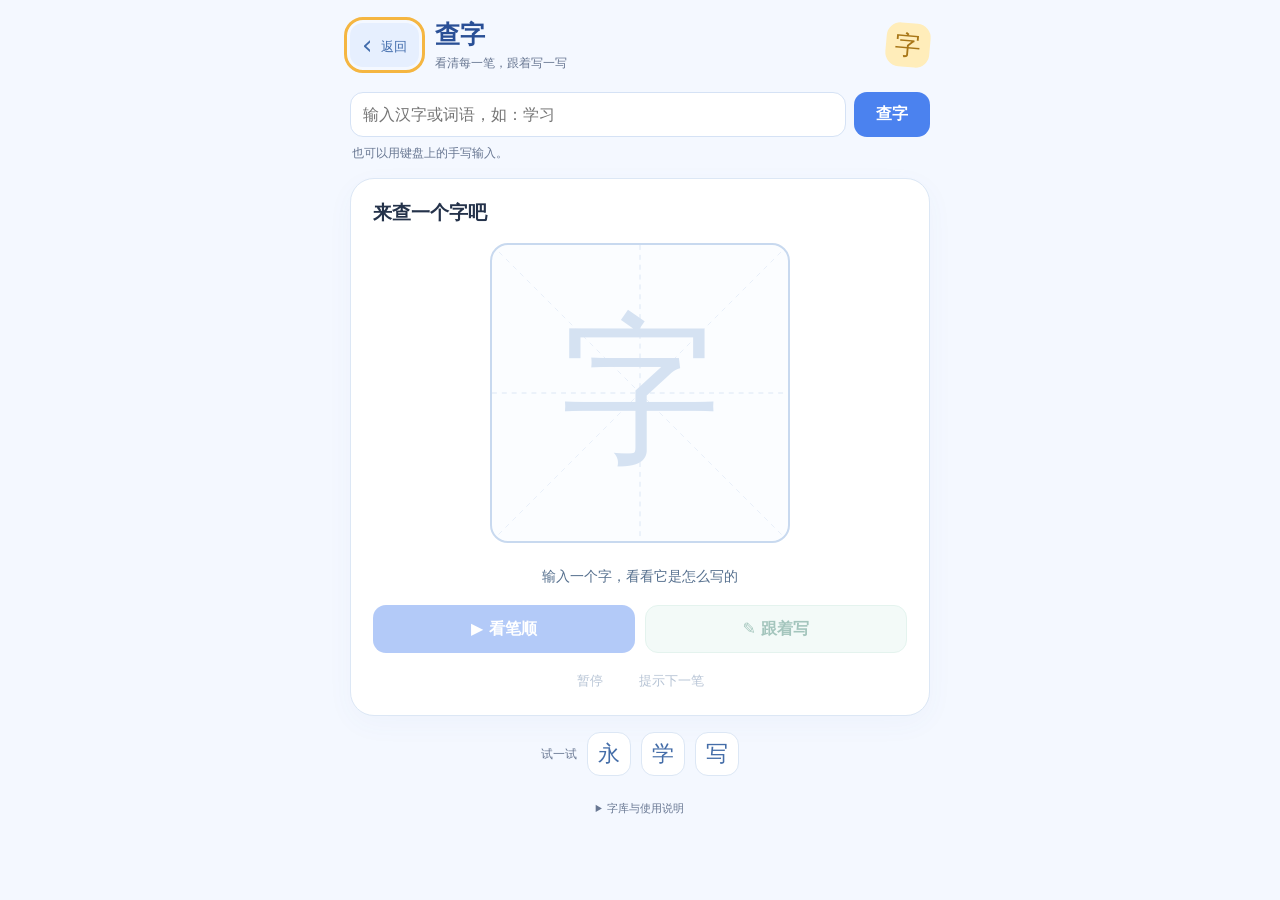
==== web/hanzi/index.html @ 5666eb57 "feat: add offline character lookup and improve homework workflow Add offline Hanzi lookup, stroke an" ====
<!doctype html>
<html lang="zh-CN">
<head>
  <meta charset="utf-8">
  <meta name="viewport" content="width=device-width, initial-scale=1, viewport-fit=cover">
  <meta name="color-scheme" content="light">
  <title>查字 · 作业小计划</title>
  <link rel="stylesheet" href="lookup.css">
</head>
<body>
  <main class="lookup-shell">
    <header class="lookup-header">
      <button id="lookupBack" class="back-button" type="button" aria-label="返回作业">‹ <span>返回</span></button>
      <div><h1>查字</h1><p>看清每一笔，跟着写一写</p></div>
      <span class="header-mark" aria-hidden="true">字</span>
    </header>
    <p id="lookupTimerNote" class="timer-note" hidden>专注计时继续中，查完就回去写作业</p>
    <form id="lookupForm" class="lookup-search">
      <label class="sr-only" for="lookupInput">要查的汉字或词语</label>
      <input id="lookupInput" type="text" maxlength="48" placeholder="输入汉字或词语，如：学习" autocomplete="off" enterkeyhint="search" aria-describedby="lookupSearchHint">
      <button class="primary" type="submit">查字</button>
    </form>
    <p id="lookupSearchHint" class="search-hint">也可以用键盘上的手写输入。</p>
    <div id="lookupCharacters" class="character-choices" role="group" aria-label="选择要看的字" hidden></div>
    <section class="writing-card" aria-label="汉字笔顺和跟写">
      <div class="character-heading"><h2 id="lookupCharacter">来查一个字吧</h2><span id="lookupStrokeCount"></span></div>
      <div id="lookupBoard" class="writing-board">
        <svg class="grid-lines" viewBox="0 0 300 300" aria-hidden="true"><path d="M150 0V300M0 150H300"/><path class="diagonal" d="M0 0L300 300M300 0L0 300"/></svg>
        <div id="lookupCanvas" role="img" aria-label="汉字书写区域"></div>
        <span id="lookupPlaceholder" class="board-placeholder" aria-hidden="true">字</span>
      </div>
      <p id="lookupStatus" class="lookup-status" role="status" aria-live="polite">输入一个字，看看它是怎么写的</p>
      <progress id="lookupPracticeProgress" value="0" max="1" aria-label="跟写进度" hidden></progress>
      <div class="writing-actions">
        <button id="lookupAnimate" class="primary" type="button" disabled>▶ 看笔顺</button>
        <button id="lookupPractice" class="secondary" type="button" disabled>✎ 跟着写</button>
      </div>
      <div class="writing-secondary">
        <button id="lookupPause" type="button" disabled>暂停</button>
        <button id="lookupHint" type="button" disabled>提示下一笔</button>
      </div>
    </section>
    <div id="lookupExamples" class="example-characters" aria-label="试着查一个字"><span>试一试</span><button type="button" data-character="永">永</button><button type="button" data-character="学">学</button><button type="button" data-character="写">写</button></div>
    <details class="lookup-credits">
      <summary>字库与使用说明</summary>
      <p id="lookupCoverage"></p>
      <p>笔顺演示与跟写由 Hanzi Writer 提供。笔画资料来自 Make Me a Hanzi / hanzi-writer-data。</p>
      <p>字库版权 © 1999 Arphic Technology Co., Ltd.，按 ARPHIC PUBLIC LICENSE 提供，不附带保证；可按许可复制、修改和分发。</p>
      <button id="lookupLicenseButton" type="button" aria-expanded="false" aria-controls="lookupLicenses">查看许可说明</button>
      <div id="lookupLicenses" hidden><iframe title="字库许可" data-src="licenses/ARPHICPL.TXT"></iframe><iframe title="笔顺组件许可" data-src="licenses/HANZI-WRITER-LICENSE.txt"></iframe></div>
    </details>
  </main>
  <script src="vendor/hanzi-writer.min.js"></script>
  <script src="catalog.js"></script>
  <script src="lookup.js"></script>
</body>
</html>
---- web/hanzi/lookup.css ----
:root { color-scheme: light; font-family: "Microsoft YaHei UI", "PingFang SC", "Microsoft YaHei", system-ui, sans-serif; color: #24324a; background: #f4f8ff; }
* { box-sizing: border-box; }
[hidden] { display: none !important; }
body { margin: 0; }
button, input { font: inherit; }
button { min-height: 44px; border: 0; border-radius: 13px; cursor: pointer; -webkit-tap-highlight-color: transparent; }
button:disabled { opacity: .42; cursor: default; }
button:focus-visible, input:focus-visible, summary:focus-visible { outline: 3px solid #f5b641; outline-offset: 3px; }
.lookup-shell { width: min(620px, 100%); margin: 0 auto; padding: max(18px, env(safe-area-inset-top)) 20px max(24px, env(safe-area-inset-bottom)); }
.lookup-header { display: flex; align-items: center; gap: 16px; margin-bottom: 20px; }
.lookup-header h1 { margin: 0 0 4px; font-size: 25px; color: #294f96; }
.lookup-header p { margin: 0; color: #687792; font-size: 12px; }
.back-button { flex-shrink: 0; background: #e6effe; padding: 0 12px; color: #416cac; font-size: 26px; }
.back-button span { font-size: 13px; vertical-align: middle; }
.header-mark { display: grid; place-items: center; flex-shrink: 0; width: 44px; height: 44px; margin-left: auto; border-radius: 14px; color: #a87617; background: #ffedba; font-size: 26px; transform: rotate(5deg); }
.timer-note { padding: 10px 14px; border-radius: 12px; color: #846427; background: #fff1d5; font-size: 12px; }
.lookup-search { display: flex; gap: 8px; }
.lookup-search input { width: 0; min-width: 0; flex: 1; padding: 12px; border: 1px solid #d5e2f5; border-radius: 13px; background: #fff; font-size: 16px; color: #24324a; }
.lookup-search button { padding: 10px 22px; font-weight: 750; }
.primary { color: #fff; background: #4b82ef; }
.secondary { color: #287763; background: #e3f5ef; border: 1px solid #bfe4d8; }
.search-hint { color: #687792; font-size: 12px; margin: 8px 2px 16px; }
.character-choices { display: flex; gap: 8px; flex-wrap: wrap; margin-bottom: 14px; }
.character-choices button { width: 44px; font-size: 23px; color: #416cac; background: white; border: 1px solid #d5e2f5; }
.character-choices button[aria-pressed="true"] { color: white; background: #4b82ef; border-color: #4b82ef; }
.writing-card { padding: 18px 22px 12px; background: #fff; border: 1px solid #dce7f5; border-radius: 24px; box-shadow: 0 8px 28px #446ca60a; }
.character-heading { display: flex; align-items: center; justify-content: space-between; min-height: 32px; margin-bottom: 14px; }
.character-heading h2 { margin: 0; font-size: 19px; }
.character-heading span { color: #687792; font-size: 13px; }
.writing-board { width: min(100%, 300px); aspect-ratio: 1; position: relative; margin: 0 auto; border: 2px solid #c8d9ef; border-radius: 18px; background: #fbfdff; overflow: hidden; }
.grid-lines { position: absolute; inset: 0; width: 100%; height: 100%; pointer-events: none; }
.grid-lines path { fill: none; stroke: #dce7f5; stroke-width: 1; stroke-dasharray: 5 5; }
.grid-lines .diagonal { stroke: #e8eff9; }
#lookupCanvas { position: absolute; inset: 0; touch-action: none; user-select: none; }
#lookupCanvas svg { display: block; }
.board-placeholder { position: absolute; inset: 0; display: grid; place-items: center; font-size: 160px; color: #d5e2f2; pointer-events: none; font-family: KaiTi, STKaiti, serif; }
.lookup-status { min-height: 42px; display: flex; justify-content: center; align-items: center; margin: 12px 0 8px; line-height: 1.6; text-align: center; color: #56708e; font-size: 14px; }
.lookup-status[data-error="true"] { color: #b74654; }
#lookupPracticeProgress { display: block; width: 100%; height: 7px; margin-bottom: 14px; border: 0; border-radius: 99px; overflow: hidden; accent-color: #57bba0; }
#lookupPracticeProgress::-webkit-progress-bar { background: #e6f2ee; }
#lookupPracticeProgress::-webkit-progress-value { background: #57bba0; }
.writing-actions { display: grid; grid-template-columns: 1fr 1fr; gap: 10px; }
.writing-actions button { font-weight: 750; min-height: 48px; }
.writing-actions button[aria-pressed="true"] { box-shadow: 0 0 0 3px #e0eaff; }
.writing-secondary { display: flex; justify-content: center; gap: 12px; margin-top: 6px; }
.writing-secondary button { color: #54739c; background: transparent; font-size: 13px; padding: 0 12px; }
.example-characters { display: flex; justify-content: center; align-items: center; gap: 10px; margin: 16px 0; color: #687792; font-size: 12px; }
.example-characters button { min-width: 44px; background: #fff; color: #446da8; border: 1px solid #dce7f5; font-size: 22px; }
.lookup-credits { font-size: 11px; color: #687792; line-height: 1.7; }
.lookup-credits summary { cursor: pointer; text-align: center; padding: 8px; }
.lookup-credits button { background: #eaf2ff; color: #446da8; padding: 0 12px; }
#lookupLicenses iframe { width: 100%; height: 180px; margin-top: 12px; border: 1px solid #dce7f5; background: white; }
.sr-only { position: absolute; width: 1px; height: 1px; padding: 0; margin: -1px; overflow: hidden; clip: rect(0,0,0,0); white-space: nowrap; border: 0; }
@media(max-width: 360px) { .lookup-shell { padding-left: 12px; padding-right: 12px; } .lookup-header { gap: 10px; } .header-mark { display: none; } .writing-card { padding: 14px 16px 8px; } .lookup-search button { padding: 10px 16px; } }
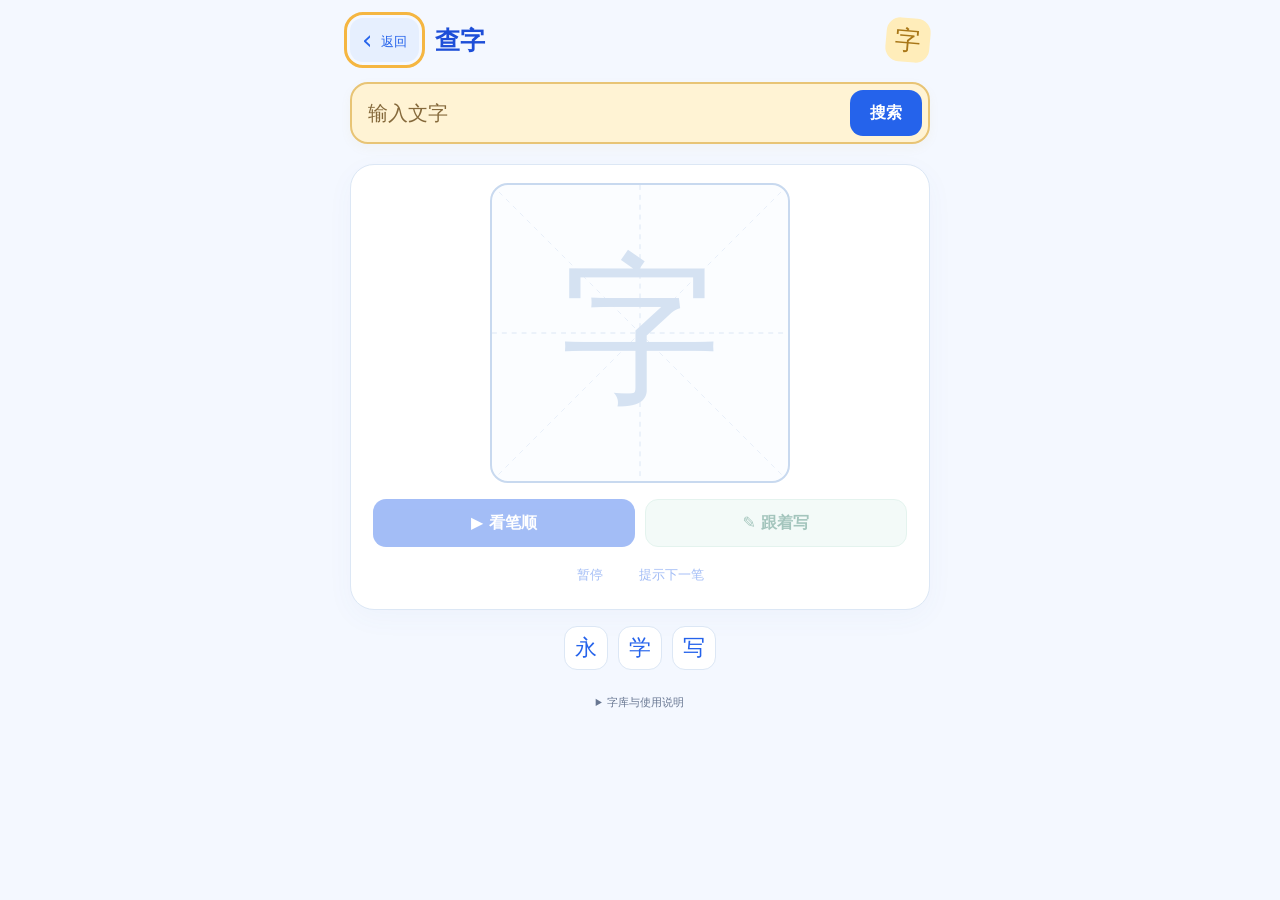
==== commit 4569f381: "feat: unify daily planning and refresh the home experience" ====
--- a/web/hanzi/index.html
+++ b/web/hanzi/index.html
@@ -11,25 +11,23 @@
   <main class="lookup-shell">
     <header class="lookup-header">
       <button id="lookupBack" class="back-button" type="button" aria-label="返回作业">‹ <span>返回</span></button>
-      <div><h1>查字</h1><p>看清每一笔，跟着写一写</p></div>
+      <h1>查字</h1>
       <span class="header-mark" aria-hidden="true">字</span>
     </header>
-    <p id="lookupTimerNote" class="timer-note" hidden>专注计时继续中，查完就回去写作业</p>
-    <form id="lookupForm" class="lookup-search">
+    <form id="lookupForm" class="lookup-search" role="search" aria-label="查字">
       <label class="sr-only" for="lookupInput">要查的汉字或词语</label>
-      <input id="lookupInput" type="text" maxlength="48" placeholder="输入汉字或词语，如：学习" autocomplete="off" enterkeyhint="search" aria-describedby="lookupSearchHint">
-      <button class="primary" type="submit">查字</button>
+      <input id="lookupInput" type="text" maxlength="48" placeholder="输入文字" autocomplete="off" enterkeyhint="search">
+      <button class="primary" type="submit">搜索</button>
     </form>
-    <p id="lookupSearchHint" class="search-hint">也可以用键盘上的手写输入。</p>
     <div id="lookupCharacters" class="character-choices" role="group" aria-label="选择要看的字" hidden></div>
     <section class="writing-card" aria-label="汉字笔顺和跟写">
-      <div class="character-heading"><h2 id="lookupCharacter">来查一个字吧</h2><span id="lookupStrokeCount"></span></div>
+      <div class="character-heading" hidden><h2 id="lookupCharacter"></h2><span id="lookupStrokeCount"></span></div>
       <div id="lookupBoard" class="writing-board">
         <svg class="grid-lines" viewBox="0 0 300 300" aria-hidden="true"><path d="M150 0V300M0 150H300"/><path class="diagonal" d="M0 0L300 300M300 0L0 300"/></svg>
         <div id="lookupCanvas" role="img" aria-label="汉字书写区域"></div>
         <span id="lookupPlaceholder" class="board-placeholder" aria-hidden="true">字</span>
       </div>
-      <p id="lookupStatus" class="lookup-status" role="status" aria-live="polite">输入一个字，看看它是怎么写的</p>
+      <p id="lookupStatus" class="lookup-status" role="status" aria-live="polite"></p>
       <progress id="lookupPracticeProgress" value="0" max="1" aria-label="跟写进度" hidden></progress>
       <div class="writing-actions">
         <button id="lookupAnimate" class="primary" type="button" disabled>▶ 看笔顺</button>
@@ -40,7 +38,7 @@
         <button id="lookupHint" type="button" disabled>提示下一笔</button>
       </div>
     </section>
-    <div id="lookupExamples" class="example-characters" aria-label="试着查一个字"><span>试一试</span><button type="button" data-character="永">永</button><button type="button" data-character="学">学</button><button type="button" data-character="写">写</button></div>
+    <div id="lookupExamples" class="example-characters" aria-label="常用字"><button type="button" data-character="永">永</button><button type="button" data-character="学">学</button><button type="button" data-character="写">写</button></div>
     <details class="lookup-credits">
       <summary>字库与使用说明</summary>
       <p id="lookupCoverage"></p>
--- a/web/hanzi/lookup.css
+++ b/web/hanzi/lookup.css
@@ -1,4 +1,4 @@
-:root { color-scheme: light; font-family: "Microsoft YaHei UI", "PingFang SC", "Microsoft YaHei", system-ui, sans-serif; color: #24324a; background: #f4f8ff; }
+:root { --blue: #2563eb; --blue-dark: #1d4ed8; color-scheme: light; font-family: "Microsoft YaHei UI", "PingFang SC", "Microsoft YaHei", system-ui, sans-serif; color: #24324a; background: #f4f8ff; }
 * { box-sizing: border-box; }
 [hidden] { display: none !important; }
 body { margin: 0; }
@@ -8,21 +8,21 @@
 button:focus-visible, input:focus-visible, summary:focus-visible { outline: 3px solid #f5b641; outline-offset: 3px; }
 .lookup-shell { width: min(620px, 100%); margin: 0 auto; padding: max(18px, env(safe-area-inset-top)) 20px max(24px, env(safe-area-inset-bottom)); }
 .lookup-header { display: flex; align-items: center; gap: 16px; margin-bottom: 20px; }
-.lookup-header h1 { margin: 0 0 4px; font-size: 25px; color: #294f96; }
-.lookup-header p { margin: 0; color: #687792; font-size: 12px; }
-.back-button { flex-shrink: 0; background: #e6effe; padding: 0 12px; color: #416cac; font-size: 26px; }
+.lookup-header h1 { margin: 0; font-size: 25px; color: var(--blue-dark); }
+.back-button { flex-shrink: 0; background: #e6effe; padding: 0 12px; color: var(--blue); font-size: 26px; }
 .back-button span { font-size: 13px; vertical-align: middle; }
 .header-mark { display: grid; place-items: center; flex-shrink: 0; width: 44px; height: 44px; margin-left: auto; border-radius: 14px; color: #a87617; background: #ffedba; font-size: 26px; transform: rotate(5deg); }
-.timer-note { padding: 10px 14px; border-radius: 12px; color: #846427; background: #fff1d5; font-size: 12px; }
-.lookup-search { display: flex; gap: 8px; }
-.lookup-search input { width: 0; min-width: 0; flex: 1; padding: 12px; border: 1px solid #d5e2f5; border-radius: 13px; background: #fff; font-size: 16px; color: #24324a; }
-.lookup-search button { padding: 10px 22px; font-weight: 750; }
-.primary { color: #fff; background: #4b82ef; }
+.lookup-search { display: flex; align-items: center; gap: 6px; min-height: 62px; margin-bottom: 20px; padding: 6px; border: 2px solid #e8c475; border-radius: 18px; background: #fff3d4; box-shadow: 0 4px 12px #b782200d; }
+.lookup-search:focus-within { border-color: #c88a24; box-shadow: 0 0 0 3px #d49a2d20; }
+.lookup-search input { width: 0; min-width: 0; min-height: 46px; flex: 1; padding: 8px 10px; border: 0; border-radius: 10px; outline: none; background: transparent; font-size: 20px; color: #24324a; }
+.lookup-search input:focus-visible { outline: none; }
+.lookup-search input::placeholder { color: #85693b; opacity: 1; }
+.lookup-search button { flex: 0 0 auto; min-height: 46px; padding: 10px 20px; font-weight: 750; }
+.primary { color: #fff; background: var(--blue); }
 .secondary { color: #287763; background: #e3f5ef; border: 1px solid #bfe4d8; }
-.search-hint { color: #687792; font-size: 12px; margin: 8px 2px 16px; }
 .character-choices { display: flex; gap: 8px; flex-wrap: wrap; margin-bottom: 14px; }
-.character-choices button { width: 44px; font-size: 23px; color: #416cac; background: white; border: 1px solid #d5e2f5; }
-.character-choices button[aria-pressed="true"] { color: white; background: #4b82ef; border-color: #4b82ef; }
+.character-choices button { width: 44px; font-size: 23px; color: var(--blue); background: white; border: 1px solid #d5e2f5; }
+.character-choices button[aria-pressed="true"] { color: white; background: var(--blue); border-color: var(--blue); }
 .writing-card { padding: 18px 22px 12px; background: #fff; border: 1px solid #dce7f5; border-radius: 24px; box-shadow: 0 8px 28px #446ca60a; }
 .character-heading { display: flex; align-items: center; justify-content: space-between; min-height: 32px; margin-bottom: 14px; }
 .character-heading h2 { margin: 0; font-size: 19px; }
@@ -34,21 +34,22 @@
 #lookupCanvas { position: absolute; inset: 0; touch-action: none; user-select: none; }
 #lookupCanvas svg { display: block; }
 .board-placeholder { position: absolute; inset: 0; display: grid; place-items: center; font-size: 160px; color: #d5e2f2; pointer-events: none; font-family: KaiTi, STKaiti, serif; }
-.lookup-status { min-height: 42px; display: flex; justify-content: center; align-items: center; margin: 12px 0 8px; line-height: 1.6; text-align: center; color: #56708e; font-size: 14px; }
+.lookup-status { min-height: 24px; display: flex; justify-content: center; align-items: center; margin: 12px 0 8px; line-height: 1.6; text-align: center; color: #56708e; font-size: 14px; }
+.lookup-status:empty { display: none; }
 .lookup-status[data-error="true"] { color: #b74654; }
 #lookupPracticeProgress { display: block; width: 100%; height: 7px; margin-bottom: 14px; border: 0; border-radius: 99px; overflow: hidden; accent-color: #57bba0; }
 #lookupPracticeProgress::-webkit-progress-bar { background: #e6f2ee; }
 #lookupPracticeProgress::-webkit-progress-value { background: #57bba0; }
-.writing-actions { display: grid; grid-template-columns: 1fr 1fr; gap: 10px; }
+.writing-actions { display: grid; grid-template-columns: 1fr 1fr; gap: 10px; margin-top: 16px; }
 .writing-actions button { font-weight: 750; min-height: 48px; }
 .writing-actions button[aria-pressed="true"] { box-shadow: 0 0 0 3px #e0eaff; }
 .writing-secondary { display: flex; justify-content: center; gap: 12px; margin-top: 6px; }
-.writing-secondary button { color: #54739c; background: transparent; font-size: 13px; padding: 0 12px; }
+.writing-secondary button { color: var(--blue); background: transparent; font-size: 13px; padding: 0 12px; }
 .example-characters { display: flex; justify-content: center; align-items: center; gap: 10px; margin: 16px 0; color: #687792; font-size: 12px; }
-.example-characters button { min-width: 44px; background: #fff; color: #446da8; border: 1px solid #dce7f5; font-size: 22px; }
+.example-characters button { min-width: 44px; background: #fff; color: var(--blue); border: 1px solid #dce7f5; font-size: 22px; }
 .lookup-credits { font-size: 11px; color: #687792; line-height: 1.7; }
 .lookup-credits summary { cursor: pointer; text-align: center; padding: 8px; }
-.lookup-credits button { background: #eaf2ff; color: #446da8; padding: 0 12px; }
+.lookup-credits button { background: #eaf2ff; color: var(--blue); padding: 0 12px; }
 #lookupLicenses iframe { width: 100%; height: 180px; margin-top: 12px; border: 1px solid #dce7f5; background: white; }
 .sr-only { position: absolute; width: 1px; height: 1px; padding: 0; margin: -1px; overflow: hidden; clip: rect(0,0,0,0); white-space: nowrap; border: 0; }
 @media(max-width: 360px) { .lookup-shell { padding-left: 12px; padding-right: 12px; } .lookup-header { gap: 10px; } .header-mark { display: none; } .writing-card { padding: 14px 16px 8px; } .lookup-search button { padding: 10px 16px; } }
